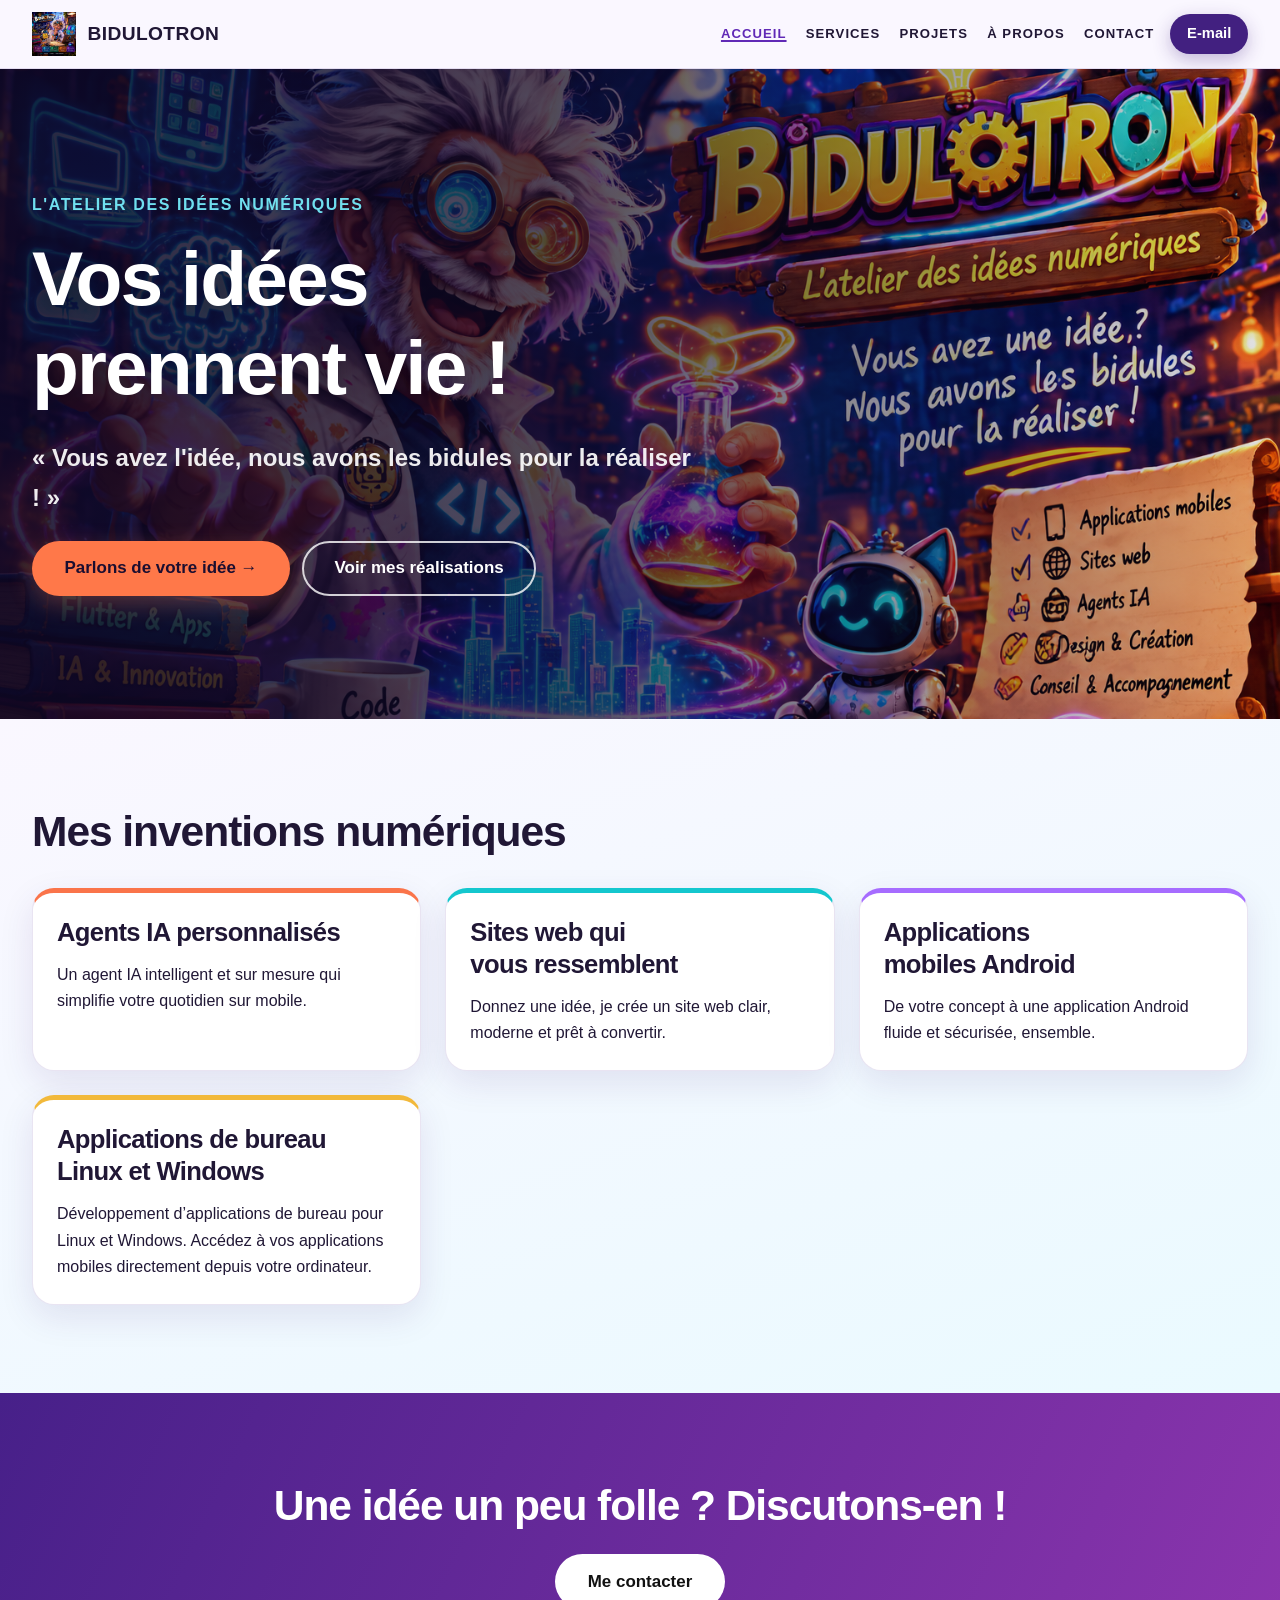
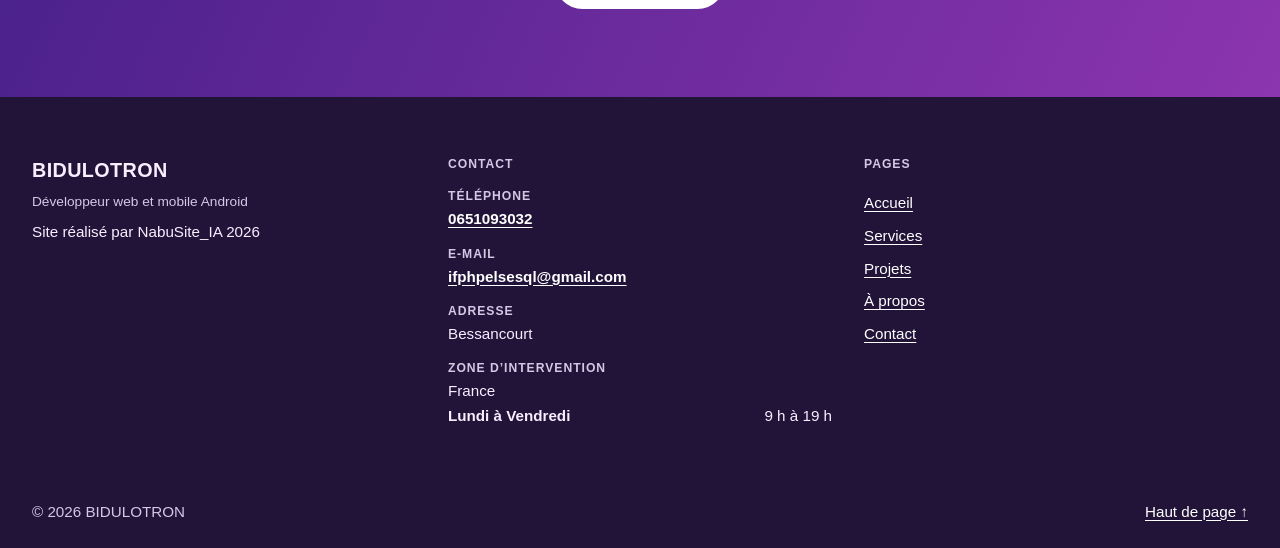
==== index.html @ 5954a3a6 "publication de bidulotron" ====
<!doctype html>
<html lang="fr">
<head><meta charset="utf-8"><meta name="viewport" content="width=device-width, initial-scale=1"><title>Bidulotron — Applications, sites web et agents IA sur mesure</title><meta name="description" content="Création de sites web, applications mobiles et agents IA sur mesure, avec une touche de folie créative."><meta name="theme-color" content="#1A1A1A"><meta property="og:type" content="website"><meta property="og:title" content="Bidulotron — Applications, sites web et agents IA sur mesure"><meta property="og:site_name" content="BIDULOTRON"><meta property="og:description" content="Création de sites web, applications mobiles et agents IA sur mesure, avec une touche de folie créative."><meta property="og:locale" content="fr_FR"><link rel="icon" href="favicon.svg"><link rel="stylesheet" href="css/style.css"><script>document.documentElement.classList.add("js")</script><script src="js/site.js" defer></script><script type="application/ld+json">{"@context":"https://schema.org","@type":"LocalBusiness","name":"BIDULOTRON","description":"Création de sites web et d’applications mobiles Android sur mesure, simples et sécurisés.","telephone":"0651093032","email":"ifphpelsesql@gmail.com","address":{"@type":"PostalAddress","addressLocality":"Bessancourt"},"areaServed":"France"}</script></head>
<body class="has-call"><a class="skip" href="#main">Aller au contenu</a>
<header class="site-header" id="top"><div class="wrap header-in"><a class="brand" href="index.html"><img src="images/9c5cf51c9436.jpg" srcset="images/9c5cf51c9436-960.jpg 960w, images/9c5cf51c9436.jpg 1254w" sizes="(max-width: 960px) 100vw, 960px" alt="Logo Bidulotron" class="brand-logo" width="1254" height="1254" decoding="async"><span class="brand-name">BIDULOTRON</span></a><button class="nav-toggle" type="button" aria-expanded="false" aria-controls="site-nav"><span class="burger" aria-hidden="true"></span><span class="sr">Menu</span></button><nav class="site-nav" id="site-nav" aria-label="Navigation principale"><ul><li><a href="index.html" aria-current="page">Accueil</a></li><li><a href="services.html">Services</a></li><li><a href="projets.html">Projets</a></li><li><a href="a-propos.html">À propos</a></li><li><a href="contact.html">Contact</a></li></ul></nav><a class="btn btn-primary btn-sm header-call" href="mailto:ifphpelsesql@gmail.com">E-mail</a></div></header>
<main id="main"><section id="s-a47f3a23c475" class="sec hero hero-center hero-large hero-cover ta-center"><div class="hero-bg"><img src="images/bidulotron-savant-fou.png" alt="" width="1536" height="1024" decoding="async" fetchpriority="high"></div><div class="wrap"><div class="hero-content"><p class="eyebrow">L&#39;atelier des idées numériques</p><h1 class="hero-title">Vos idées prennent vie !</h1><p class="hero-sub">« Vous avez l&#39;idée, nous avons les bidules pour la réaliser ! »</p><div class="actions"><a class="btn btn-primary btn-lg" href="contact.html">Parlons de votre idée →</a><a class="btn btn-outline btn-lg" href="projets.html">Voir mes réalisations</a></div></div></div></section><section id="s-9a0af25ad3ae" class="sec sec-services reveal"><div class="wrap"><div class="sec-head"><h2>Mes inventions numériques</h2></div><div class="grid cards" style="--cols:3"><article class="card"><div class="card-body"><h3>Agents IA personnalisés</h3><p>Un agent IA intelligent et sur mesure qui simplifie votre quotidien sur mobile.</p></div></article><article class="card"><div class="card-body"><h3>Sites web qui vous ressemblent</h3><p>Donnez une idée, je crée un site web clair, moderne et prêt à convertir.</p></div></article><article class="card"><div class="card-body"><h3>Applications mobiles Android</h3><p>De votre concept à une application Android fluide et sécurisée, ensemble.</p></div></article><article class="card"><div class="card-body"><h3>Applications de bureau Linux et Windows</h3><p>Développement d’applications de bureau pour Linux et Windows. Accédez à vos applications mobiles directement depuis votre ordinateur.</p></div></article></div></div></section><section id="s-7d2aeb9d5e9f" class="sec sec-cta cta reveal bg-primary"><div class="wrap"><div class="cta-in"><h2>Une idée un peu folle ? Discutons-en !</h2><div class="actions"><a class="btn btn-light btn-lg" href="contact.html">Me contacter</a></div></div></div></section></main>
<footer class="site-footer"><div class="wrap footer-grid"><div><p class="footer-brand">BIDULOTRON</p><p class="meta">Développeur web et mobile Android</p><p>Site réalisé par NabuSite_IA 2026</p></div><div><p class="footer-title">Contact</p><ul class="contact-list"><li><span class="ci-label">Téléphone</span><a href="tel:0651093032">0651093032</a></li><li><span class="ci-label">E-mail</span><a href="mailto:ifphpelsesql@gmail.com">ifphpelsesql@gmail.com</a></li><li><span class="ci-label">Adresse</span><span>Bessancourt</span></li><li><span class="ci-label">Zone d’intervention</span><span>France</span></li></ul><dl class="hours"><div><dt>Lundi à Vendredi</dt><dd>9 h à 19 h</dd></div></dl></div><nav aria-label="Plan du site"><p class="footer-title">Pages</p><ul class="footer-nav"><li><a href="index.html" aria-current="page">Accueil</a></li><li><a href="services.html">Services</a></li><li><a href="projets.html">Projets</a></li><li><a href="a-propos.html">À propos</a></li><li><a href="contact.html">Contact</a></li></ul></nav></div><div class="wrap footer-bottom"><p>© 2026 BIDULOTRON</p><a href="#top" class="to-top">Haut de page ↑</a></div></footer>
<a class="call-fab" href="tel:0651093032"><span aria-hidden="true">📞</span> Appeler</a>
</body>
</html>
---- css/style.css ----
:root{--primary:#1A1A1A;--secondary:#C0392B;--accent:#2E86AB;--bg:#F7F5F0;--surface:#EDE9E1;--text:#1A1A1A;--muted:#5E5A55;--on-primary:#FFFFFF;--on-secondary:#FFFFFF;--on-accent:#FFFFFF;--font-head:Avenir,Montserrat,Corbel,'URW Gothic',source-sans-pro,sans-serif;--font-body:Avenir,Montserrat,Corbel,'URW Gothic',source-sans-pro,sans-serif;--fs:14px;--h1:70.9px;--h2:47.3px;--h3:31.5px;--h1-min:43.9px;--h2-min:34.0px;--h-weight:400;--h-transform:uppercase;--h-spacing:.06em;--u:8px;--sec-y:120px;--sec-y-min:66px;--r-sm:2px;--r-md:4px;--r-lg:7px;--r-btn:999px;--shadow:none;--maxw:1280px;--btn-bg:var(--primary);--line:color-mix(in srgb,var(--text) 14%,transparent);--soft:color-mix(in srgb,var(--primary) 10%,var(--bg));color-scheme:light}*,*::before,*::after{box-sizing:border-box}html{-webkit-text-size-adjust:100%;scroll-behavior:smooth;scroll-padding-top:80px}@media(prefers-reduced-motion:reduce){html{scroll-behavior:auto}}body{margin:0;background:var(--bg);color:var(--text);font-family:var(--font-body);font-size:var(--fs);line-height:1.65;-webkit-font-smoothing:antialiased;overflow-wrap:break-word}img,svg,video{max-width:100%;height:auto;display:block}a{color:var(--primary);text-underline-offset:.18em}a:hover{text-decoration-thickness:2px}:focus-visible{outline:3px solid var(--accent);outline-offset:3px;border-radius:4px}h1,h2,h3,h4{font-family:var(--font-head);font-weight:var(--h-weight);line-height:1.15;margin:0 0 .5em;text-transform:var(--h-transform);letter-spacing:var(--h-spacing);text-wrap:balance}h1{font-size:clamp(var(--h1-min),3.2vw + 1rem,var(--h1))}h2{font-size:clamp(var(--h2-min),2.2vw + .9rem,var(--h2))}h3{font-size:var(--h3);line-height:1.25}h4{font-size:1.1em}p{margin:0 0 1em}ul,ol{padding-left:1.2em}.sr,.skip:not(:focus){position:absolute!important;width:1px;height:1px;overflow:hidden;clip:rect(0 0 0 0);white-space:nowrap}.skip:focus{position:fixed;top:8px;left:8px;z-index:100;background:var(--bg);padding:8px 14px;border-radius:var(--r-sm)}.wrap{width:100%;max-width:var(--maxw);margin-inline:auto;padding-inline:clamp(16px,4vw,32px)}.sec{padding-block:clamp(var(--sec-y-min),7vw,var(--sec-y))}.sec-head{max-width:760px;margin-bottom:calc(var(--u)*4)}.ta-center .sec-head,.sec-head.center{margin-inline:auto;text-align:center}.lead{font-size:1.12em;color:var(--muted)}.meta{color:var(--muted);font-size:.9em;margin-bottom:.4em}.prose{max-width:72ch}.ta-center .prose{margin-inline:auto}.prose>:last-child{margin-bottom:0}mark.todo{background:#FFE58F;color:#3B2F00;padding:.05em .35em;border-radius:4px;font-size:.9em;font-weight:600;font-family:var(--font-body);text-transform:none;letter-spacing:0;box-decoration-break:clone;-webkit-box-decoration-break:clone}h1 mark.todo,h2 mark.todo,h3 mark.todo{font-size:max(.55em,15px)}.empty{color:var(--muted)}.ta-center{text-align:center}.ta-left{text-align:left}.ta-right{text-align:right}.pad-none{padding-block:0}.pad-xs{padding-block:calc(var(--u)*1)}.pad-sm{padding-block:calc(var(--u)*3)}.pad-lg{padding-block:calc(var(--sec-y)*1.3)}.pad-xl{padding-block:calc(var(--sec-y)*1.7)}.w-narrow>.wrap{max-width:760px}.w-wide>.wrap{max-width:1400px}.w-full>.wrap{max-width:none}.btn{display:inline-flex;align-items:center;justify-content:center;gap:.5em;min-height:48px;padding:.75em 1.5em;border-radius:var(--r-btn);font-weight:700;font-family:var(--font-body);line-height:1.2;text-decoration:none;text-align:center;border:2px solid transparent;cursor:pointer;transition:transform .15s ease,box-shadow .2s ease,background .2s ease,color .2s ease;font-size:1em;max-width:100%}.btn:hover{transform:translateY(-1px);text-decoration:none}.btn-primary{background:var(--btn-bg);color:var(--on-primary);box-shadow:0 6px 18px color-mix(in srgb,var(--primary) 30%,transparent)}.btn-secondary{background:var(--secondary);color:var(--on-secondary)}.btn-outline{background:transparent;border-color:currentColor;color:var(--primary)}.btn-ghost{background:transparent;color:inherit}.btn-light{background:#fff;color:#111}.btn-sm{min-height:40px;padding:.5em 1em;font-size:.92em}.btn-lg{min-height:54px;padding:.9em 1.8em;font-size:1.06em}.btn-xl{min-height:64px;padding:1.05em 2.2em;font-size:1.2em}.actions{display:flex;flex-wrap:wrap;gap:calc(var(--u)*1.5);margin-top:calc(var(--u)*3)}.ta-center .actions,.hero-center .actions,.cta .actions{justify-content:center}.row{display:flex;flex-wrap:wrap;gap:calc(var(--u)*2);justify-content:var(--justify,flex-start);align-items:var(--items,center)}.row.nowrap{flex-wrap:nowrap;overflow-x:auto}.col{display:flex;flex-direction:column;gap:calc(var(--u)*2);align-items:var(--items,stretch)}.grid{display:grid;gap:calc(var(--u)*3);grid-template-columns:repeat(auto-fit,minmax(min(100%,240px),1fr))}@media(min-width:900px){.grid{grid-template-columns:repeat(var(--cols,3),minmax(0,1fr))}}.gap-none{gap:0}.gap-xs{gap:calc(var(--u)*.5)}.gap-sm{gap:var(--u)}.gap-lg{gap:calc(var(--u)*5)}.gap-xl{gap:calc(var(--u)*8)}.stack{display:grid}.stack>*{grid-area:1/1}.stack>:not(:first-child){align-self:center;justify-self:center;position:relative;z-index:1}.box{padding:calc(var(--u)*3);border-radius:var(--r-md)}.subsection{margin-block:calc(var(--u)*4)}.spacer{height:calc(var(--u)*4)}.sp-none{height:0}.sp-xs{height:var(--u)}.sp-sm{height:calc(var(--u)*2)}.sp-lg{height:calc(var(--u)*8)}.sp-xl{height:calc(var(--u)*14)}.divider{border:0;border-top:1px solid var(--line);margin-block:calc(var(--u)*4)}.fs-sm{font-size:.9em}.fs-lg{font-size:1.25em}.fs-xl{font-size:1.6em}.btn-wrap{display:inline-flex}.card{border-radius:var(--r-md);overflow:hidden;display:flex;flex-direction:column;min-width:0}.card-body{padding:calc(var(--u)*3);display:flex;flex-direction:column;flex:1}.card-body>:last-child{margin-bottom:0}.card-body .actions{margin-top:auto;padding-top:calc(var(--u)*2)}.card-img{width:100%;aspect-ratio:4/3;object-fit:cover;background:var(--soft)}.card-icon{font-size:1.8em;line-height:1;margin-bottom:.4em}.price{font-size:1.5em;font-weight:800;color:var(--primary);margin:.2em 0 .6em}.hero{position:relative;display:flex;align-items:center;overflow:hidden;background:linear-gradient(135deg,color-mix(in srgb,var(--primary) 16%,var(--bg)),color-mix(in srgb,var(--secondary) 14%,var(--bg)))}.hero{padding-block:clamp(56px,10vw,120px)}@media(min-width:700px){.hero-small{min-height:clamp(240px,36vh,360px)}.hero-medium{min-height:clamp(320px,52vh,520px)}.hero-large{min-height:clamp(380px,70vh,720px)}}.hero-full{min-height:100vh;min-height:100svh}.hero .wrap{position:relative;z-index:1}.hero-content{max-width:780px}.hero-center .hero-content{margin-inline:auto;text-align:center}.hero-title{margin-bottom:.35em}.hero-sub{font-size:clamp(1.05em,1vw + .8em,1.3em);color:var(--muted)}.eyebrow{text-transform:uppercase;letter-spacing:.14em;font-size:.82em;font-weight:700;color:var(--primary)}.hero-cover{color:#fff;background:#111}.hero-cover .hero-sub,.hero-cover .eyebrow{color:#fff;opacity:.92}.hero-bg{position:absolute;inset:0}.hero-bg img{width:100%;height:100%;object-fit:cover}.hero-bg::after{content:"";position:absolute;inset:0;background:linear-gradient(180deg,rgba(0,0,0,.35),rgba(0,0,0,.6))}.hero-split{display:grid;gap:calc(var(--u)*4);align-items:center}@media(min-width:900px){.hero-split{grid-template-columns:1.1fr .9fr}}.hero-media img{border-radius:var(--r-lg);box-shadow:var(--shadow);width:100%;aspect-ratio:4/3;object-fit:cover}.media{display:grid;gap:calc(var(--u)*4);align-items:center}@media(min-width:900px){.media{grid-template-columns:1fr 1fr}.media-right .media-img{order:2}}.media-img img{border-radius:var(--r-lg);width:100%;object-fit:cover}.figure{margin:0}.figure img{border-radius:var(--r-md);margin-inline:auto}figcaption{color:var(--muted);font-size:.9em;margin-top:.6em}.gallery{gap:calc(var(--u)*1.5)}.gallery figure{margin:0}.gallery img{width:100%;aspect-ratio:1;object-fit:cover;border-radius:var(--r-sm);transition:transform .3s ease}.gallery a:hover img{transform:scale(1.02)}.ba-list{display:grid;gap:calc(var(--u)*4);grid-template-columns:repeat(auto-fit,minmax(min(100%,420px),1fr))}.ba-item{margin:0}.ba{position:relative;overflow:hidden;border-radius:var(--r-md);aspect-ratio:4/3;background:var(--soft);touch-action:pan-y}.ba img{position:absolute;inset:0;width:100%;height:100%;object-fit:cover}.ba-before{position:absolute;inset:0;clip-path:inset(0 calc(100% - var(--pos)) 0 0)}.ba::after{content:"";position:absolute;top:0;bottom:0;left:var(--pos);width:3px;margin-left:-1.5px;background:#fff;box-shadow:0 0 8px rgba(0,0,0,.4);pointer-events:none}.ba-range{position:absolute;inset:0;width:100%;height:100%;opacity:0;cursor:ew-resize;margin:0}.ba-range:focus-visible{opacity:.01}.ba:focus-within{outline:3px solid var(--accent);outline-offset:3px}.ba-tag{position:absolute;top:10px;padding:2px 10px;border-radius:999px;background:rgba(0,0,0,.6);color:#fff;font-size:.8em;font-weight:700;pointer-events:none}.ba-tag-before{left:10px}.ba-tag-after{right:10px}.plan-hl{outline:3px solid var(--primary);outline-offset:-3px}.checks{list-style:none;padding:0;margin:0 0 1em}.checks li{padding-left:1.6em;position:relative;margin:.4em 0}.checks li::before{content:"✓";position:absolute;left:0;color:var(--primary);font-weight:800}.quote blockquote{margin:0 0 1em;font-size:1.05em}.quote blockquote p::before{content:"« "}.quote blockquote p::after{content:" »"}.faq{max-width:820px;display:grid;gap:var(--u)}.ta-center .faq{margin-inline:auto;text-align:left}.faq details{border:1px solid var(--line);border-radius:var(--r-sm);padding:0 calc(var(--u)*2);background:var(--surface)}.faq summary{cursor:pointer;font-weight:700;padding:calc(var(--u)*2) 0;list-style-position:outside}.faq-a{padding-bottom:calc(var(--u)*2)}.member{text-align:center}.avatar{width:120px;height:120px;border-radius:50%;object-fit:cover;margin:0 auto calc(var(--u)*2)}.avatar-initials{display:flex;align-items:center;justify-content:center;background:var(--soft);color:var(--primary);font-size:2.2em;font-weight:800}.timeline{list-style:none;padding:0 0 0 calc(var(--u)*3);margin:0;border-left:3px solid var(--soft);max-width:820px}.timeline li{position:relative;padding-bottom:calc(var(--u)*4)}.timeline li::before{content:"";position:absolute;left:calc(var(--u)*-3 - 9px);top:.35em;width:15px;height:15px;border-radius:50%;background:var(--primary)}.tl-date{color:var(--primary);font-weight:700;margin-bottom:.2em}.stats{display:grid;gap:calc(var(--u)*3);grid-template-columns:repeat(auto-fit,minmax(min(100%,160px),1fr));margin:0;text-align:center}.stat{display:flex;flex-direction:column-reverse}.stat dd{margin:0;font-size:2.4em;font-weight:800;color:var(--primary);font-family:var(--font-head);line-height:1.1}.stat dt{color:var(--muted)}.partners{list-style:none;padding:0;margin:0;display:flex;flex-wrap:wrap;gap:calc(var(--u)*4);align-items:center;justify-content:center}.partners img{max-height:64px;width:auto;filter:grayscale(1);opacity:.8}.cta-in{text-align:center;max-width:760px;margin-inline:auto}.cta h2{margin-bottom:.3em}.contact-grid{display:grid;gap:calc(var(--u)*4)}@media(min-width:900px){.contact-grid{grid-template-columns:1.4fr 1fr}}.contact-list{list-style:none;padding:0;margin:0;display:grid;gap:calc(var(--u)*1.5)}.contact-list li{display:flex;flex-direction:column}.ci-label{font-size:.8em;text-transform:uppercase;letter-spacing:.08em;color:var(--muted);font-weight:700}.contact-list a{font-size:1.15em;font-weight:700;overflow-wrap:anywhere}.hours{margin:0;display:grid;gap:.4em}.hours div{display:flex;justify-content:space-between;gap:1em;border-bottom:1px dashed var(--line);padding-bottom:.3em}.hours dt{font-weight:600}.hours dd{margin:0;text-align:right}.contact-form{margin-top:calc(var(--u)*4);max-width:640px}.contact-form label{display:flex;flex-direction:column;gap:.3em;font-weight:600;margin-bottom:calc(var(--u)*2)}.contact-form input,.contact-form textarea{font:inherit;padding:.75em;border-radius:var(--r-sm);border:1px solid var(--line);background:var(--bg);color:var(--text)}.map-address{font-size:1.15em;font-weight:600}.socials{list-style:none;padding:0;margin:0;display:flex;flex-wrap:wrap;gap:var(--u)}.socials a{display:inline-flex;padding:.45em .9em;border:1px solid var(--line);border-radius:999px;text-decoration:none;font-weight:600}.site-header{z-index:50}.header-in{display:flex;align-items:center;gap:calc(var(--u)*2);min-height:68px;flex-wrap:wrap;position:relative}.brand{display:inline-flex;align-items:center;gap:.6em;text-decoration:none;color:var(--text);font-family:var(--font-head);font-weight:var(--h-weight);font-size:1.2em;margin-right:auto;min-width:0}.brand-name{overflow:hidden;text-overflow:ellipsis}.brand-logo{height:44px;width:auto}.site-nav ul{list-style:none;margin:0;padding:0;display:flex;flex-wrap:wrap;gap:.2em 1.2em}.site-nav a{color:var(--text);text-decoration:none;font-weight:600;padding:.5em 0;display:inline-block}.site-nav a[aria-current="page"],.site-nav a:hover{color:var(--primary);text-decoration:underline;text-decoration-thickness:2px}.nav-toggle{display:none;align-items:center;justify-content:center;width:48px;height:48px;border:1px solid var(--line);background:transparent;color:var(--text);border-radius:var(--r-sm);cursor:pointer}.burger,.burger::before,.burger::after{display:block;width:22px;height:2px;background:currentColor;border-radius:2px;position:relative;transition:transform .2s}.burger::before,.burger::after{content:"";position:absolute;left:0}.burger::before{top:-7px}.burger::after{top:7px}.nav-toggle[aria-expanded="true"] .burger{background:transparent}.nav-toggle[aria-expanded="true"] .burger::before{transform:translateY(7px) rotate(45deg)}.nav-toggle[aria-expanded="true"] .burger::after{transform:translateY(-7px) rotate(-45deg)}.call-fab{display:none;position:fixed;left:16px;right:16px;bottom:12px;z-index:60;justify-content:center;align-items:center;gap:.5em;min-height:54px;border-radius:999px;background:var(--btn-bg);color:var(--on-primary);font-weight:800;font-size:1.1em;text-decoration:none;box-shadow:0 10px 30px rgba(0,0,0,.25)}@media(max-width:899px){.js .nav-toggle{display:inline-flex}.site-nav{width:100%}.js .site-nav{display:none;padding-bottom:var(--u)}.js .site-nav.open{display:block}.js .site-nav ul{flex-direction:column;gap:0}.js .site-nav a{display:block;padding:.8em 0;border-top:1px solid var(--line)}.header-call{display:none}.call-fab{display:inline-flex}body.has-call{padding-bottom:76px}}.page-head{padding-block:clamp(40px,7vw,88px) clamp(16px,3vw,32px);background:linear-gradient(135deg,color-mix(in srgb,var(--primary) 12%,var(--bg)),var(--bg))}.page-head h1{margin:0}.site-footer{background:var(--surface);border-top:1px solid var(--line);padding-top:calc(var(--u)*7);margin-top:0;font-size:.95em}.footer-grid{display:grid;gap:calc(var(--u)*4);grid-template-columns:repeat(auto-fit,minmax(min(100%,210px),1fr))}.footer-brand{font-family:var(--font-head);font-weight:var(--h-weight);font-size:1.3em;margin-bottom:.2em}.footer-title{font-weight:800;text-transform:uppercase;letter-spacing:.08em;font-size:.8em;color:var(--muted)}.footer-nav{list-style:none;padding:0;margin:0}.footer-nav a{color:var(--text);display:inline-block;padding:.25em 0}.site-footer .contact-list a{font-size:1em}.footer-bottom{display:flex;flex-wrap:wrap;justify-content:space-between;gap:var(--u);border-top:1px solid var(--line);margin-top:calc(var(--u)*5);padding-block:calc(var(--u)*3);color:var(--muted)}.footer-bottom p{margin:0}.logo-img{max-height:160px;width:auto;margin-inline:auto}.logo-text{font-family:var(--font-head);font-size:2em;font-weight:var(--h-weight)}@media print{.site-header,.call-fab,.nav-toggle{display:none}}.card{background:var(--surface);border:1px solid color-mix(in srgb,var(--text) 6%,transparent);box-shadow:var(--shadow)}.site-header{position:sticky;top:0}.site-header{background:var(--bg)}.site-nav a{text-transform:uppercase;letter-spacing:.08em;font-size:.82em}.js .reveal{opacity:0;transform:none;transition:opacity .7s ease,transform .7s cubic-bezier(.2,.7,.2,1)}.js .reveal.in{opacity:1;transform:none}@media(prefers-reduced-motion:reduce){.js .reveal{opacity:1;transform:none;transition:none}}.bg-surface{background:var(--surface)}.bg-background{background:var(--bg)}.bg-primary{background:var(--primary);color:var(--on-primary)}.bg-secondary{background:var(--secondary);color:var(--on-secondary)}.bg-accent{background:var(--accent);color:var(--on-accent)}.bg-dark{background:#111;color:#f5f5f5}.bg-light{background:#fff;color:#111}.bg-primary a:not(.btn),.bg-secondary a:not(.btn),.bg-accent a:not(.btn),.bg-dark a:not(.btn),.bg-custom a:not(.btn){color:inherit}:is(.bg-primary,.bg-secondary,.bg-accent,.bg-dark,.bg-custom) :is(.lead,.meta,.hero-sub,.eyebrow,.price){color:inherit;opacity:.88}:is(.bg-primary,.bg-secondary,.bg-accent,.bg-dark,.bg-custom) .btn-outline{color:inherit}.bg-primary .btn-primary{background:var(--on-primary);color:var(--primary);box-shadow:0 6px 18px rgba(0,0,0,.18)}
/* Bidulotron V2 : couche de personnalisation, à reporter dans NabuSite IA */
:root{--primary:#422080;--secondary:#ff7849;--accent:#00c8dc;--bg:#faf7ff;--surface:#fff;--text:#201735;--muted:#514766;--on-primary:#fff;--h-weight:800;--h-transform:none;--h-spacing:-.025em;--r-sm:10px;--r-md:22px;--r-lg:28px;--shadow:0 12px 35px rgba(56,22,110,.1);--fs:16px;--sec-y:88px;--sec-y-min:52px}
.site-header{background:rgba(250,247,255,.95);backdrop-filter:blur(18px);border-bottom:1px solid rgba(76,38,138,.12)}
.brand-name,.footer-brand{font-weight:900;letter-spacing:.02em}
.site-nav a[aria-current="page"],.site-nav a:hover{color:#6029b6}
.hero-cover{min-height:650px;isolation:isolate}
.hero-bg img{object-position:center 38%}
.hero-bg::after{background:linear-gradient(90deg,rgba(14,8,38,.88) 0%,rgba(14,8,38,.72) 44%,rgba(14,8,38,.1) 100%)}
.hero-center .hero-content{margin-left:0;text-align:left;max-width:670px}
.hero .eyebrow{color:#78f1ff;font-size:1em;letter-spacing:.1em}
.hero .hero-title{font-size:clamp(2.7rem,6vw,5.4rem);color:#fff;text-shadow:0 4px 22px rgba(0,0,0,.3)}
.hero .hero-sub{color:#fff;font-size:clamp(1.1rem,2vw,1.5rem);font-weight:600}
.hero .actions{justify-content:flex-start}
.hero .btn-primary{background:#ff7849;color:#1b0e30;box-shadow:0 8px 24px rgba(255,120,73,.3)}
.hero .btn-outline{color:#fff;border-color:rgba(255,255,255,.8)}
.card{transition:transform .25s ease,box-shadow .25s ease;border:1px solid rgba(78,34,147,.12)}
.card:hover{transform:translateY(-5px);box-shadow:0 20px 40px rgba(62,27,123,.18)}
.card h3{font-size:clamp(1.25rem,2vw,1.75rem)}
.sec-services{background:linear-gradient(160deg,#faf7ff,#eafaff)}
.sec-services .card:nth-child(4n+1){border-top:5px solid #fa744a}
.sec-services .card:nth-child(4n+2){border-top:5px solid #14c7ce}
.sec-services .card:nth-child(4n+3){border-top:5px solid #a66cff}
.sec-services .card:nth-child(4n+4){border-top:5px solid #f2b93b}
.cta{background:linear-gradient(115deg,#472089,#8c35ae)}
.site-footer{background:#211438;color:#f7efff}.site-footer a{color:#fff}.site-footer .meta,.site-footer .footer-title,.site-footer .footer-bottom,.site-footer .ci-label{color:#d4c8e5}
@media(max-width:699px){.hero-cover{min-height:580px}.hero-bg img{object-position:62% center}.hero-bg::after{background:linear-gradient(0deg,rgba(14,8,38,.9),rgba(14,8,38,.45))}.hero-center .hero-content{text-align:center;margin-inline:auto}.hero .actions{justify-content:center}.hero .hero-title{font-size:clamp(2.4rem,9vw,4rem)}.hero .btn{width:100%}.brand-logo{max-width:48px;object-fit:cover}}
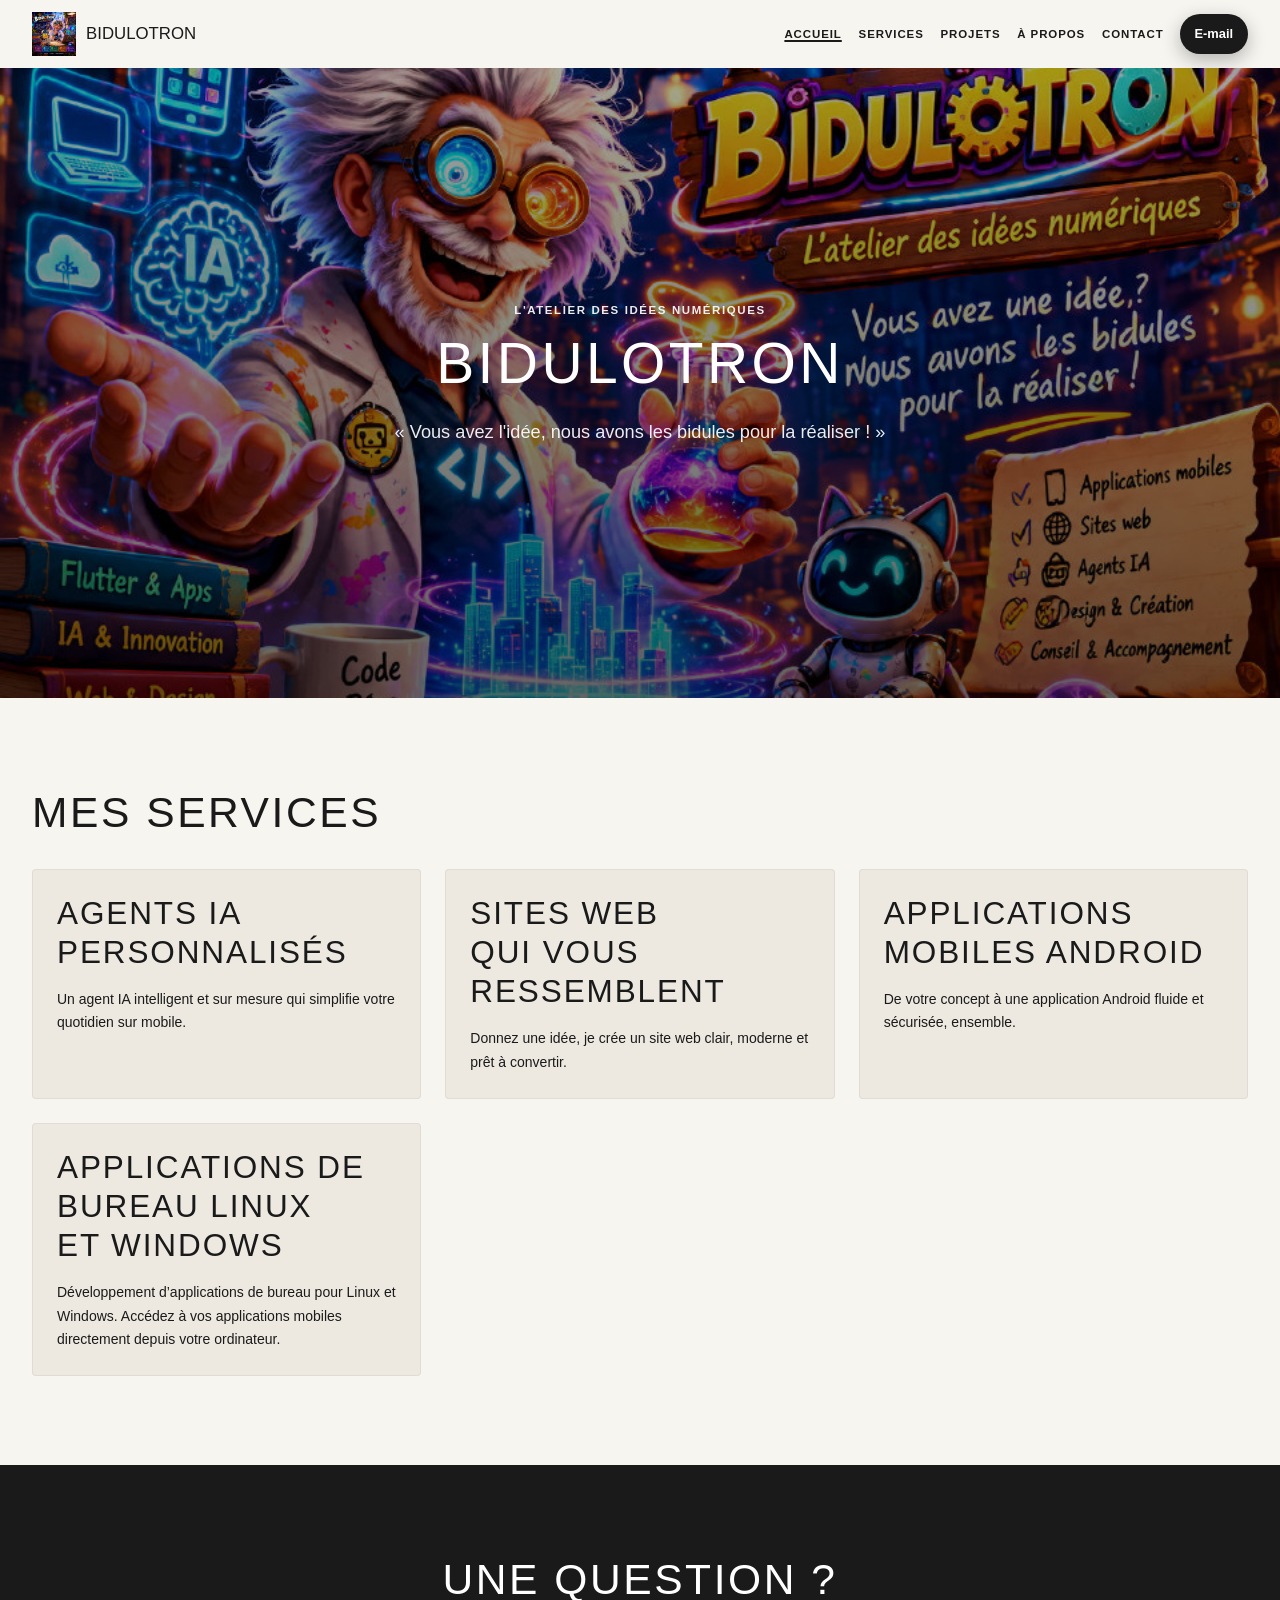
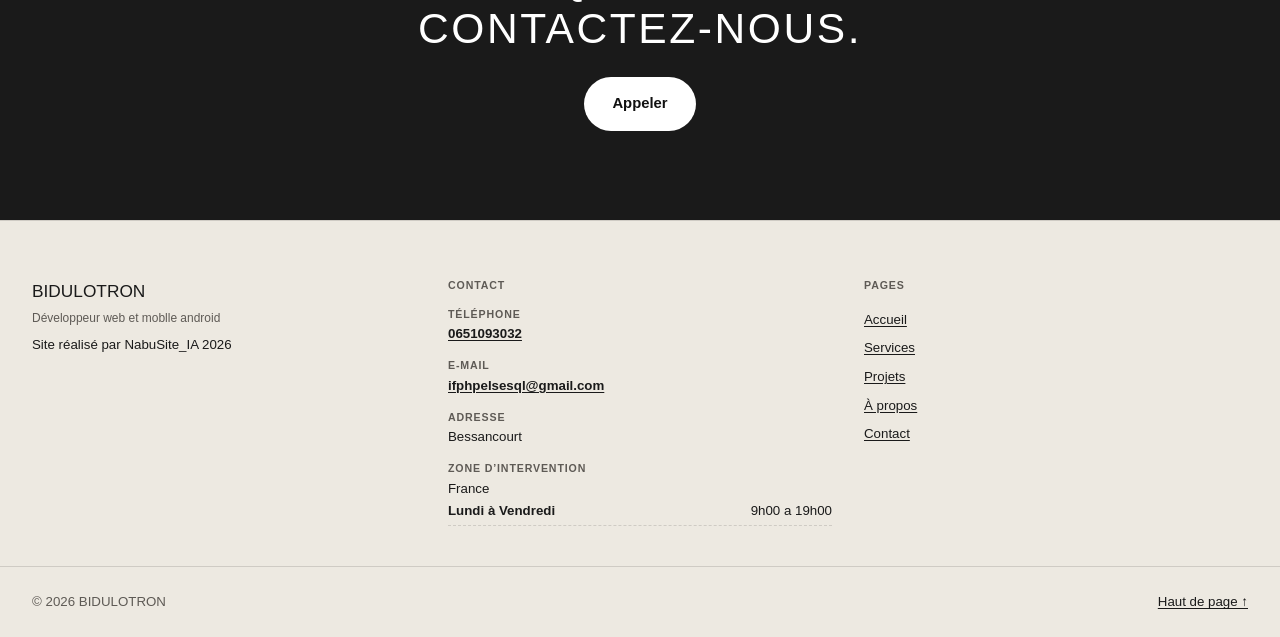
==== commit 36a49a56: "NabuSite AI — publication du 12/10/2026 21:58" ====
--- a/index.html
+++ b/index.html
@@ -1,10 +1,10 @@
 <!doctype html>
 <html lang="fr">
-<head><meta charset="utf-8"><meta name="viewport" content="width=device-width, initial-scale=1"><title>Bidulotron — Applications, sites web et agents IA sur mesure</title><meta name="description" content="Création de sites web, applications mobiles et agents IA sur mesure, avec une touche de folie créative."><meta name="theme-color" content="#1A1A1A"><meta property="og:type" content="website"><meta property="og:title" content="Bidulotron — Applications, sites web et agents IA sur mesure"><meta property="og:site_name" content="BIDULOTRON"><meta property="og:description" content="Création de sites web, applications mobiles et agents IA sur mesure, avec une touche de folie créative."><meta property="og:locale" content="fr_FR"><link rel="icon" href="favicon.svg"><link rel="stylesheet" href="css/style.css"><script>document.documentElement.classList.add("js")</script><script src="js/site.js" defer></script><script type="application/ld+json">{"@context":"https://schema.org","@type":"LocalBusiness","name":"BIDULOTRON","description":"Création de sites web et d’applications mobiles Android sur mesure, simples et sécurisés.","telephone":"0651093032","email":"ifphpelsesql@gmail.com","address":{"@type":"PostalAddress","addressLocality":"Bessancourt"},"areaServed":"France"}</script></head>
+<head><meta charset="utf-8"><meta name="viewport" content="width=device-width, initial-scale=1"><title>Bidulotron – Développeur web et moblle android</title><meta name="description" content="Développement de site Web et d&#39;applications mobile Android"><meta name="theme-color" content="#1A1A1A"><link rel="canonical" href="https://StephaneG-frep.github.io/Bidulotron/"><meta property="og:type" content="website"><meta property="og:title" content="Bidulotron – Développeur web et moblle android"><meta property="og:site_name" content="BIDULOTRON"><meta property="og:description" content="Développement de site Web et d&#39;applications mobile Android"><meta property="og:url" content="https://StephaneG-frep.github.io/Bidulotron/"><meta property="og:image" content="https://StephaneG-frep.github.io/Bidulotron/images/9c5cf51c9436.jpg"><meta property="og:locale" content="fr_FR"><link rel="icon" href="favicon.svg"><link rel="stylesheet" href="css/style.css"><script>document.documentElement.classList.add("js");setTimeout(function(){if(!window.__nsReady)document.documentElement.classList.remove("js")},3000)</script><script src="js/site.js" defer></script><script type="application/ld+json">{"@context":"https://schema.org","@type":"LocalBusiness","name":"BIDULOTRON","description":"Création de sites web et d’applications mobiles Android sur mesure, simples et sécurisés.","url":"https://StephaneG-frep.github.io/Bidulotron/","telephone":"0651093032","email":"ifphpelsesql@gmail.com","address":{"@type":"PostalAddress","addressLocality":"Bessancourt"},"areaServed":"France"}</script></head>
 <body class="has-call"><a class="skip" href="#main">Aller au contenu</a>
-<header class="site-header" id="top"><div class="wrap header-in"><a class="brand" href="index.html"><img src="images/9c5cf51c9436.jpg" srcset="images/9c5cf51c9436-960.jpg 960w, images/9c5cf51c9436.jpg 1254w" sizes="(max-width: 960px) 100vw, 960px" alt="Logo Bidulotron" class="brand-logo" width="1254" height="1254" decoding="async"><span class="brand-name">BIDULOTRON</span></a><button class="nav-toggle" type="button" aria-expanded="false" aria-controls="site-nav"><span class="burger" aria-hidden="true"></span><span class="sr">Menu</span></button><nav class="site-nav" id="site-nav" aria-label="Navigation principale"><ul><li><a href="index.html" aria-current="page">Accueil</a></li><li><a href="services.html">Services</a></li><li><a href="projets.html">Projets</a></li><li><a href="a-propos.html">À propos</a></li><li><a href="contact.html">Contact</a></li></ul></nav><a class="btn btn-primary btn-sm header-call" href="mailto:ifphpelsesql@gmail.com">E-mail</a></div></header>
-<main id="main"><section id="s-a47f3a23c475" class="sec hero hero-center hero-large hero-cover ta-center"><div class="hero-bg"><img src="images/bidulotron-savant-fou.png" alt="" width="1536" height="1024" decoding="async" fetchpriority="high"></div><div class="wrap"><div class="hero-content"><p class="eyebrow">L&#39;atelier des idées numériques</p><h1 class="hero-title">Vos idées prennent vie !</h1><p class="hero-sub">« Vous avez l&#39;idée, nous avons les bidules pour la réaliser ! »</p><div class="actions"><a class="btn btn-primary btn-lg" href="contact.html">Parlons de votre idée →</a><a class="btn btn-outline btn-lg" href="projets.html">Voir mes réalisations</a></div></div></div></section><section id="s-9a0af25ad3ae" class="sec sec-services reveal"><div class="wrap"><div class="sec-head"><h2>Mes inventions numériques</h2></div><div class="grid cards" style="--cols:3"><article class="card"><div class="card-body"><h3>Agents IA personnalisés</h3><p>Un agent IA intelligent et sur mesure qui simplifie votre quotidien sur mobile.</p></div></article><article class="card"><div class="card-body"><h3>Sites web qui vous ressemblent</h3><p>Donnez une idée, je crée un site web clair, moderne et prêt à convertir.</p></div></article><article class="card"><div class="card-body"><h3>Applications mobiles Android</h3><p>De votre concept à une application Android fluide et sécurisée, ensemble.</p></div></article><article class="card"><div class="card-body"><h3>Applications de bureau Linux et Windows</h3><p>Développement d’applications de bureau pour Linux et Windows. Accédez à vos applications mobiles directement depuis votre ordinateur.</p></div></article></div></div></section><section id="s-7d2aeb9d5e9f" class="sec sec-cta cta reveal bg-primary"><div class="wrap"><div class="cta-in"><h2>Une idée un peu folle ? Discutons-en !</h2><div class="actions"><a class="btn btn-light btn-lg" href="contact.html">Me contacter</a></div></div></div></section></main>
-<footer class="site-footer"><div class="wrap footer-grid"><div><p class="footer-brand">BIDULOTRON</p><p class="meta">Développeur web et mobile Android</p><p>Site réalisé par NabuSite_IA 2026</p></div><div><p class="footer-title">Contact</p><ul class="contact-list"><li><span class="ci-label">Téléphone</span><a href="tel:0651093032">0651093032</a></li><li><span class="ci-label">E-mail</span><a href="mailto:ifphpelsesql@gmail.com">ifphpelsesql@gmail.com</a></li><li><span class="ci-label">Adresse</span><span>Bessancourt</span></li><li><span class="ci-label">Zone d’intervention</span><span>France</span></li></ul><dl class="hours"><div><dt>Lundi à Vendredi</dt><dd>9 h à 19 h</dd></div></dl></div><nav aria-label="Plan du site"><p class="footer-title">Pages</p><ul class="footer-nav"><li><a href="index.html" aria-current="page">Accueil</a></li><li><a href="services.html">Services</a></li><li><a href="projets.html">Projets</a></li><li><a href="a-propos.html">À propos</a></li><li><a href="contact.html">Contact</a></li></ul></nav></div><div class="wrap footer-bottom"><p>© 2026 BIDULOTRON</p><a href="#top" class="to-top">Haut de page ↑</a></div></footer>
+<header class="site-header" id="top"><div class="wrap header-in"><a class="brand" href="./"><img src="images/9c5cf51c9436.jpg" srcset="images/9c5cf51c9436-960.jpg 960w, images/9c5cf51c9436.jpg 1254w" sizes="(max-width: 960px) 100vw, 960px" alt="" class="brand-logo" width="1254" height="1254" decoding="async"><span class="brand-name">BIDULOTRON</span></a><button class="nav-toggle" type="button" aria-expanded="false" aria-controls="site-nav"><span class="burger" aria-hidden="true"></span><span class="sr">Menu</span></button><nav class="site-nav" id="site-nav" aria-label="Navigation principale"><ul><li><a href="./" aria-current="page">Accueil</a></li><li><a href="services/">Services</a></li><li><a href="projets/">Projets</a></li><li><a href="a-propos/">À propos</a></li><li><a href="contact/">Contact</a></li></ul></nav><a class="btn btn-primary btn-sm header-call" href="mailto:ifphpelsesql@gmail.com">E-mail</a></div></header>
+<main id="main"><section id="s-a47f3a23c475" class="sec hero hero-center hero-large hero-cover ta-center"><div class="hero-bg"><img src="images/66f6d4e9c3f2.jpg" srcset="images/66f6d4e9c3f2-960.jpg 960w, images/66f6d4e9c3f2.jpg 1536w" sizes="(max-width: 960px) 100vw, 960px" alt="" width="1536" height="1024" decoding="async"></div><div class="wrap"><div class="hero-content"><p class="eyebrow">L&#39;atelier des idées numériques</p><h1 class="hero-title">BIDULOTRON</h1><p class="hero-sub">« Vous avez l&#39;idée, nous avons les bidules pour la réaliser ! »</p></div></div></section><section id="s-9a0af25ad3ae" class="sec sec-services reveal"><div class="wrap"><div class="sec-head"><h2>Mes services</h2></div><div class="grid cards" style="--cols:3"><article class="card"><div class="card-body"><h3>Agents IA personnalisés</h3><p>Un agent IA intelligent et sur mesure qui simplifie votre quotidien sur mobile.</p></div></article><article class="card"><div class="card-body"><h3>Sites web qui vous ressemblent</h3><p>Donnez une idée, je crée un site web clair, moderne et prêt à convertir.</p></div></article><article class="card"><div class="card-body"><h3>Applications mobiles Android</h3><p>De votre concept à une application Android fluide et sécurisée, ensemble.</p></div></article><article class="card"><div class="card-body"><h3>Applications de bureau Linux et Windows</h3><p>Développement d’applications de bureau pour Linux et Windows. Accédez à vos applications mobiles directement depuis votre ordinateur.</p></div></article></div></div></section><section id="s-7d2aeb9d5e9f" class="sec sec-cta cta reveal bg-primary"><div class="wrap"><div class="cta-in"><h2>Une question ? Contactez-nous.</h2><div class="actions"><a class="btn btn-light btn-lg" href="tel:0651093032">Appeler</a></div></div></div></section></main>
+<footer class="site-footer"><div class="wrap footer-grid"><div><p class="footer-brand">BIDULOTRON</p><p class="meta">Développeur web et moblle android</p><p>Site réalisé par NabuSite_IA 2026</p></div><div><p class="footer-title">Contact</p><ul class="contact-list"><li><span class="ci-label">Téléphone</span><a href="tel:0651093032">0651093032</a></li><li><span class="ci-label">E-mail</span><a href="mailto:ifphpelsesql@gmail.com">ifphpelsesql@gmail.com</a></li><li><span class="ci-label">Adresse</span><span>Bessancourt</span></li><li><span class="ci-label">Zone d’intervention</span><span>France</span></li></ul><dl class="hours"><div><dt>Lundi à Vendredi</dt><dd>9h00 a 19h00</dd></div></dl></div><nav aria-label="Plan du site"><p class="footer-title">Pages</p><ul class="footer-nav"><li><a href="./" aria-current="page">Accueil</a></li><li><a href="services/">Services</a></li><li><a href="projets/">Projets</a></li><li><a href="a-propos/">À propos</a></li><li><a href="contact/">Contact</a></li></ul></nav></div><div class="wrap footer-bottom"><p>© 2026 BIDULOTRON</p><a href="#top" class="to-top">Haut de page ↑</a></div></footer>
 <a class="call-fab" href="tel:0651093032"><span aria-hidden="true">📞</span> Appeler</a>
 </body>
 </html>
--- a/css/style.css
+++ b/css/style.css
@@ -1,27 +1 @@
-:root{--primary:#1A1A1A;--secondary:#C0392B;--accent:#2E86AB;--bg:#F7F5F0;--surface:#EDE9E1;--text:#1A1A1A;--muted:#5E5A55;--on-primary:#FFFFFF;--on-secondary:#FFFFFF;--on-accent:#FFFFFF;--font-head:Avenir,Montserrat,Corbel,'URW Gothic',source-sans-pro,sans-serif;--font-body:Avenir,Montserrat,Corbel,'URW Gothic',source-sans-pro,sans-serif;--fs:14px;--h1:70.9px;--h2:47.3px;--h3:31.5px;--h1-min:43.9px;--h2-min:34.0px;--h-weight:400;--h-transform:uppercase;--h-spacing:.06em;--u:8px;--sec-y:120px;--sec-y-min:66px;--r-sm:2px;--r-md:4px;--r-lg:7px;--r-btn:999px;--shadow:none;--maxw:1280px;--btn-bg:var(--primary);--line:color-mix(in srgb,var(--text) 14%,transparent);--soft:color-mix(in srgb,var(--primary) 10%,var(--bg));color-scheme:light}*,*::before,*::after{box-sizing:border-box}html{-webkit-text-size-adjust:100%;scroll-behavior:smooth;scroll-padding-top:80px}@media(prefers-reduced-motion:reduce){html{scroll-behavior:auto}}body{margin:0;background:var(--bg);color:var(--text);font-family:var(--font-body);font-size:var(--fs);line-height:1.65;-webkit-font-smoothing:antialiased;overflow-wrap:break-word}img,svg,video{max-width:100%;height:auto;display:block}a{color:var(--primary);text-underline-offset:.18em}a:hover{text-decoration-thickness:2px}:focus-visible{outline:3px solid var(--accent);outline-offset:3px;border-radius:4px}h1,h2,h3,h4{font-family:var(--font-head);font-weight:var(--h-weight);line-height:1.15;margin:0 0 .5em;text-transform:var(--h-transform);letter-spacing:var(--h-spacing);text-wrap:balance}h1{font-size:clamp(var(--h1-min),3.2vw + 1rem,var(--h1))}h2{font-size:clamp(var(--h2-min),2.2vw + .9rem,var(--h2))}h3{font-size:var(--h3);line-height:1.25}h4{font-size:1.1em}p{margin:0 0 1em}ul,ol{padding-left:1.2em}.sr,.skip:not(:focus){position:absolute!important;width:1px;height:1px;overflow:hidden;clip:rect(0 0 0 0);white-space:nowrap}.skip:focus{position:fixed;top:8px;left:8px;z-index:100;background:var(--bg);padding:8px 14px;border-radius:var(--r-sm)}.wrap{width:100%;max-width:var(--maxw);margin-inline:auto;padding-inline:clamp(16px,4vw,32px)}.sec{padding-block:clamp(var(--sec-y-min),7vw,var(--sec-y))}.sec-head{max-width:760px;margin-bottom:calc(var(--u)*4)}.ta-center .sec-head,.sec-head.center{margin-inline:auto;text-align:center}.lead{font-size:1.12em;color:var(--muted)}.meta{color:var(--muted);font-size:.9em;margin-bottom:.4em}.prose{max-width:72ch}.ta-center .prose{margin-inline:auto}.prose>:last-child{margin-bottom:0}mark.todo{background:#FFE58F;color:#3B2F00;padding:.05em .35em;border-radius:4px;font-size:.9em;font-weight:600;font-family:var(--font-body);text-transform:none;letter-spacing:0;box-decoration-break:clone;-webkit-box-decoration-break:clone}h1 mark.todo,h2 mark.todo,h3 mark.todo{font-size:max(.55em,15px)}.empty{color:var(--muted)}.ta-center{text-align:center}.ta-left{text-align:left}.ta-right{text-align:right}.pad-none{padding-block:0}.pad-xs{padding-block:calc(var(--u)*1)}.pad-sm{padding-block:calc(var(--u)*3)}.pad-lg{padding-block:calc(var(--sec-y)*1.3)}.pad-xl{padding-block:calc(var(--sec-y)*1.7)}.w-narrow>.wrap{max-width:760px}.w-wide>.wrap{max-width:1400px}.w-full>.wrap{max-width:none}.btn{display:inline-flex;align-items:center;justify-content:center;gap:.5em;min-height:48px;padding:.75em 1.5em;border-radius:var(--r-btn);font-weight:700;font-family:var(--font-body);line-height:1.2;text-decoration:none;text-align:center;border:2px solid transparent;cursor:pointer;transition:transform .15s ease,box-shadow .2s ease,background .2s ease,color .2s ease;font-size:1em;max-width:100%}.btn:hover{transform:translateY(-1px);text-decoration:none}.btn-primary{background:var(--btn-bg);color:var(--on-primary);box-shadow:0 6px 18px color-mix(in srgb,var(--primary) 30%,transparent)}.btn-secondary{background:var(--secondary);color:var(--on-secondary)}.btn-outline{background:transparent;border-color:currentColor;color:var(--primary)}.btn-ghost{background:transparent;color:inherit}.btn-light{background:#fff;color:#111}.btn-sm{min-height:40px;padding:.5em 1em;font-size:.92em}.btn-lg{min-height:54px;padding:.9em 1.8em;font-size:1.06em}.btn-xl{min-height:64px;padding:1.05em 2.2em;font-size:1.2em}.actions{display:flex;flex-wrap:wrap;gap:calc(var(--u)*1.5);margin-top:calc(var(--u)*3)}.ta-center .actions,.hero-center .actions,.cta .actions{justify-content:center}.row{display:flex;flex-wrap:wrap;gap:calc(var(--u)*2);justify-content:var(--justify,flex-start);align-items:var(--items,center)}.row.nowrap{flex-wrap:nowrap;overflow-x:auto}.col{display:flex;flex-direction:column;gap:calc(var(--u)*2);align-items:var(--items,stretch)}.grid{display:grid;gap:calc(var(--u)*3);grid-template-columns:repeat(auto-fit,minmax(min(100%,240px),1fr))}@media(min-width:900px){.grid{grid-template-columns:repeat(var(--cols,3),minmax(0,1fr))}}.gap-none{gap:0}.gap-xs{gap:calc(var(--u)*.5)}.gap-sm{gap:var(--u)}.gap-lg{gap:calc(var(--u)*5)}.gap-xl{gap:calc(var(--u)*8)}.stack{display:grid}.stack>*{grid-area:1/1}.stack>:not(:first-child){align-self:center;justify-self:center;position:relative;z-index:1}.box{padding:calc(var(--u)*3);border-radius:var(--r-md)}.subsection{margin-block:calc(var(--u)*4)}.spacer{height:calc(var(--u)*4)}.sp-none{height:0}.sp-xs{height:var(--u)}.sp-sm{height:calc(var(--u)*2)}.sp-lg{height:calc(var(--u)*8)}.sp-xl{height:calc(var(--u)*14)}.divider{border:0;border-top:1px solid var(--line);margin-block:calc(var(--u)*4)}.fs-sm{font-size:.9em}.fs-lg{font-size:1.25em}.fs-xl{font-size:1.6em}.btn-wrap{display:inline-flex}.card{border-radius:var(--r-md);overflow:hidden;display:flex;flex-direction:column;min-width:0}.card-body{padding:calc(var(--u)*3);display:flex;flex-direction:column;flex:1}.card-body>:last-child{margin-bottom:0}.card-body .actions{margin-top:auto;padding-top:calc(var(--u)*2)}.card-img{width:100%;aspect-ratio:4/3;object-fit:cover;background:var(--soft)}.card-icon{font-size:1.8em;line-height:1;margin-bottom:.4em}.price{font-size:1.5em;font-weight:800;color:var(--primary);margin:.2em 0 .6em}.hero{position:relative;display:flex;align-items:center;overflow:hidden;background:linear-gradient(135deg,color-mix(in srgb,var(--primary) 16%,var(--bg)),color-mix(in srgb,var(--secondary) 14%,var(--bg)))}.hero{padding-block:clamp(56px,10vw,120px)}@media(min-width:700px){.hero-small{min-height:clamp(240px,36vh,360px)}.hero-medium{min-height:clamp(320px,52vh,520px)}.hero-large{min-height:clamp(380px,70vh,720px)}}.hero-full{min-height:100vh;min-height:100svh}.hero .wrap{position:relative;z-index:1}.hero-content{max-width:780px}.hero-center .hero-content{margin-inline:auto;text-align:center}.hero-title{margin-bottom:.35em}.hero-sub{font-size:clamp(1.05em,1vw + .8em,1.3em);color:var(--muted)}.eyebrow{text-transform:uppercase;letter-spacing:.14em;font-size:.82em;font-weight:700;color:var(--primary)}.hero-cover{color:#fff;background:#111}.hero-cover .hero-sub,.hero-cover .eyebrow{color:#fff;opacity:.92}.hero-bg{position:absolute;inset:0}.hero-bg img{width:100%;height:100%;object-fit:cover}.hero-bg::after{content:"";position:absolute;inset:0;background:linear-gradient(180deg,rgba(0,0,0,.35),rgba(0,0,0,.6))}.hero-split{display:grid;gap:calc(var(--u)*4);align-items:center}@media(min-width:900px){.hero-split{grid-template-columns:1.1fr .9fr}}.hero-media img{border-radius:var(--r-lg);box-shadow:var(--shadow);width:100%;aspect-ratio:4/3;object-fit:cover}.media{display:grid;gap:calc(var(--u)*4);align-items:center}@media(min-width:900px){.media{grid-template-columns:1fr 1fr}.media-right .media-img{order:2}}.media-img img{border-radius:var(--r-lg);width:100%;object-fit:cover}.figure{margin:0}.figure img{border-radius:var(--r-md);margin-inline:auto}figcaption{color:var(--muted);font-size:.9em;margin-top:.6em}.gallery{gap:calc(var(--u)*1.5)}.gallery figure{margin:0}.gallery img{width:100%;aspect-ratio:1;object-fit:cover;border-radius:var(--r-sm);transition:transform .3s ease}.gallery a:hover img{transform:scale(1.02)}.ba-list{display:grid;gap:calc(var(--u)*4);grid-template-columns:repeat(auto-fit,minmax(min(100%,420px),1fr))}.ba-item{margin:0}.ba{position:relative;overflow:hidden;border-radius:var(--r-md);aspect-ratio:4/3;background:var(--soft);touch-action:pan-y}.ba img{position:absolute;inset:0;width:100%;height:100%;object-fit:cover}.ba-before{position:absolute;inset:0;clip-path:inset(0 calc(100% - var(--pos)) 0 0)}.ba::after{content:"";position:absolute;top:0;bottom:0;left:var(--pos);width:3px;margin-left:-1.5px;background:#fff;box-shadow:0 0 8px rgba(0,0,0,.4);pointer-events:none}.ba-range{position:absolute;inset:0;width:100%;height:100%;opacity:0;cursor:ew-resize;margin:0}.ba-range:focus-visible{opacity:.01}.ba:focus-within{outline:3px solid var(--accent);outline-offset:3px}.ba-tag{position:absolute;top:10px;padding:2px 10px;border-radius:999px;background:rgba(0,0,0,.6);color:#fff;font-size:.8em;font-weight:700;pointer-events:none}.ba-tag-before{left:10px}.ba-tag-after{right:10px}.plan-hl{outline:3px solid var(--primary);outline-offset:-3px}.checks{list-style:none;padding:0;margin:0 0 1em}.checks li{padding-left:1.6em;position:relative;margin:.4em 0}.checks li::before{content:"✓";position:absolute;left:0;color:var(--primary);font-weight:800}.quote blockquote{margin:0 0 1em;font-size:1.05em}.quote blockquote p::before{content:"« "}.quote blockquote p::after{content:" »"}.faq{max-width:820px;display:grid;gap:var(--u)}.ta-center .faq{margin-inline:auto;text-align:left}.faq details{border:1px solid var(--line);border-radius:var(--r-sm);padding:0 calc(var(--u)*2);background:var(--surface)}.faq summary{cursor:pointer;font-weight:700;padding:calc(var(--u)*2) 0;list-style-position:outside}.faq-a{padding-bottom:calc(var(--u)*2)}.member{text-align:center}.avatar{width:120px;height:120px;border-radius:50%;object-fit:cover;margin:0 auto calc(var(--u)*2)}.avatar-initials{display:flex;align-items:center;justify-content:center;background:var(--soft);color:var(--primary);font-size:2.2em;font-weight:800}.timeline{list-style:none;padding:0 0 0 calc(var(--u)*3);margin:0;border-left:3px solid var(--soft);max-width:820px}.timeline li{position:relative;padding-bottom:calc(var(--u)*4)}.timeline li::before{content:"";position:absolute;left:calc(var(--u)*-3 - 9px);top:.35em;width:15px;height:15px;border-radius:50%;background:var(--primary)}.tl-date{color:var(--primary);font-weight:700;margin-bottom:.2em}.stats{display:grid;gap:calc(var(--u)*3);grid-template-columns:repeat(auto-fit,minmax(min(100%,160px),1fr));margin:0;text-align:center}.stat{display:flex;flex-direction:column-reverse}.stat dd{margin:0;font-size:2.4em;font-weight:800;color:var(--primary);font-family:var(--font-head);line-height:1.1}.stat dt{color:var(--muted)}.partners{list-style:none;padding:0;margin:0;display:flex;flex-wrap:wrap;gap:calc(var(--u)*4);align-items:center;justify-content:center}.partners img{max-height:64px;width:auto;filter:grayscale(1);opacity:.8}.cta-in{text-align:center;max-width:760px;margin-inline:auto}.cta h2{margin-bottom:.3em}.contact-grid{display:grid;gap:calc(var(--u)*4)}@media(min-width:900px){.contact-grid{grid-template-columns:1.4fr 1fr}}.contact-list{list-style:none;padding:0;margin:0;display:grid;gap:calc(var(--u)*1.5)}.contact-list li{display:flex;flex-direction:column}.ci-label{font-size:.8em;text-transform:uppercase;letter-spacing:.08em;color:var(--muted);font-weight:700}.contact-list a{font-size:1.15em;font-weight:700;overflow-wrap:anywhere}.hours{margin:0;display:grid;gap:.4em}.hours div{display:flex;justify-content:space-between;gap:1em;border-bottom:1px dashed var(--line);padding-bottom:.3em}.hours dt{font-weight:600}.hours dd{margin:0;text-align:right}.contact-form{margin-top:calc(var(--u)*4);max-width:640px}.contact-form label{display:flex;flex-direction:column;gap:.3em;font-weight:600;margin-bottom:calc(var(--u)*2)}.contact-form input,.contact-form textarea{font:inherit;padding:.75em;border-radius:var(--r-sm);border:1px solid var(--line);background:var(--bg);color:var(--text)}.map-address{font-size:1.15em;font-weight:600}.socials{list-style:none;padding:0;margin:0;display:flex;flex-wrap:wrap;gap:var(--u)}.socials a{display:inline-flex;padding:.45em .9em;border:1px solid var(--line);border-radius:999px;text-decoration:none;font-weight:600}.site-header{z-index:50}.header-in{display:flex;align-items:center;gap:calc(var(--u)*2);min-height:68px;flex-wrap:wrap;position:relative}.brand{display:inline-flex;align-items:center;gap:.6em;text-decoration:none;color:var(--text);font-family:var(--font-head);font-weight:var(--h-weight);font-size:1.2em;margin-right:auto;min-width:0}.brand-name{overflow:hidden;text-overflow:ellipsis}.brand-logo{height:44px;width:auto}.site-nav ul{list-style:none;margin:0;padding:0;display:flex;flex-wrap:wrap;gap:.2em 1.2em}.site-nav a{color:var(--text);text-decoration:none;font-weight:600;padding:.5em 0;display:inline-block}.site-nav a[aria-current="page"],.site-nav a:hover{color:var(--primary);text-decoration:underline;text-decoration-thickness:2px}.nav-toggle{display:none;align-items:center;justify-content:center;width:48px;height:48px;border:1px solid var(--line);background:transparent;color:var(--text);border-radius:var(--r-sm);cursor:pointer}.burger,.burger::before,.burger::after{display:block;width:22px;height:2px;background:currentColor;border-radius:2px;position:relative;transition:transform .2s}.burger::before,.burger::after{content:"";position:absolute;left:0}.burger::before{top:-7px}.burger::after{top:7px}.nav-toggle[aria-expanded="true"] .burger{background:transparent}.nav-toggle[aria-expanded="true"] .burger::before{transform:translateY(7px) rotate(45deg)}.nav-toggle[aria-expanded="true"] .burger::after{transform:translateY(-7px) rotate(-45deg)}.call-fab{display:none;position:fixed;left:16px;right:16px;bottom:12px;z-index:60;justify-content:center;align-items:center;gap:.5em;min-height:54px;border-radius:999px;background:var(--btn-bg);color:var(--on-primary);font-weight:800;font-size:1.1em;text-decoration:none;box-shadow:0 10px 30px rgba(0,0,0,.25)}@media(max-width:899px){.js .nav-toggle{display:inline-flex}.site-nav{width:100%}.js .site-nav{display:none;padding-bottom:var(--u)}.js .site-nav.open{display:block}.js .site-nav ul{flex-direction:column;gap:0}.js .site-nav a{display:block;padding:.8em 0;border-top:1px solid var(--line)}.header-call{display:none}.call-fab{display:inline-flex}body.has-call{padding-bottom:76px}}.page-head{padding-block:clamp(40px,7vw,88px) clamp(16px,3vw,32px);background:linear-gradient(135deg,color-mix(in srgb,var(--primary) 12%,var(--bg)),var(--bg))}.page-head h1{margin:0}.site-footer{background:var(--surface);border-top:1px solid var(--line);padding-top:calc(var(--u)*7);margin-top:0;font-size:.95em}.footer-grid{display:grid;gap:calc(var(--u)*4);grid-template-columns:repeat(auto-fit,minmax(min(100%,210px),1fr))}.footer-brand{font-family:var(--font-head);font-weight:var(--h-weight);font-size:1.3em;margin-bottom:.2em}.footer-title{font-weight:800;text-transform:uppercase;letter-spacing:.08em;font-size:.8em;color:var(--muted)}.footer-nav{list-style:none;padding:0;margin:0}.footer-nav a{color:var(--text);display:inline-block;padding:.25em 0}.site-footer .contact-list a{font-size:1em}.footer-bottom{display:flex;flex-wrap:wrap;justify-content:space-between;gap:var(--u);border-top:1px solid var(--line);margin-top:calc(var(--u)*5);padding-block:calc(var(--u)*3);color:var(--muted)}.footer-bottom p{margin:0}.logo-img{max-height:160px;width:auto;margin-inline:auto}.logo-text{font-family:var(--font-head);font-size:2em;font-weight:var(--h-weight)}@media print{.site-header,.call-fab,.nav-toggle{display:none}}.card{background:var(--surface);border:1px solid color-mix(in srgb,var(--text) 6%,transparent);box-shadow:var(--shadow)}.site-header{position:sticky;top:0}.site-header{background:var(--bg)}.site-nav a{text-transform:uppercase;letter-spacing:.08em;font-size:.82em}.js .reveal{opacity:0;transform:none;transition:opacity .7s ease,transform .7s cubic-bezier(.2,.7,.2,1)}.js .reveal.in{opacity:1;transform:none}@media(prefers-reduced-motion:reduce){.js .reveal{opacity:1;transform:none;transition:none}}.bg-surface{background:var(--surface)}.bg-background{background:var(--bg)}.bg-primary{background:var(--primary);color:var(--on-primary)}.bg-secondary{background:var(--secondary);color:var(--on-secondary)}.bg-accent{background:var(--accent);color:var(--on-accent)}.bg-dark{background:#111;color:#f5f5f5}.bg-light{background:#fff;color:#111}.bg-primary a:not(.btn),.bg-secondary a:not(.btn),.bg-accent a:not(.btn),.bg-dark a:not(.btn),.bg-custom a:not(.btn){color:inherit}:is(.bg-primary,.bg-secondary,.bg-accent,.bg-dark,.bg-custom) :is(.lead,.meta,.hero-sub,.eyebrow,.price){color:inherit;opacity:.88}:is(.bg-primary,.bg-secondary,.bg-accent,.bg-dark,.bg-custom) .btn-outline{color:inherit}.bg-primary .btn-primary{background:var(--on-primary);color:var(--primary);box-shadow:0 6px 18px rgba(0,0,0,.18)}
-/* Bidulotron V2 : couche de personnalisation, à reporter dans NabuSite IA */
-:root{--primary:#422080;--secondary:#ff7849;--accent:#00c8dc;--bg:#faf7ff;--surface:#fff;--text:#201735;--muted:#514766;--on-primary:#fff;--h-weight:800;--h-transform:none;--h-spacing:-.025em;--r-sm:10px;--r-md:22px;--r-lg:28px;--shadow:0 12px 35px rgba(56,22,110,.1);--fs:16px;--sec-y:88px;--sec-y-min:52px}
-.site-header{background:rgba(250,247,255,.95);backdrop-filter:blur(18px);border-bottom:1px solid rgba(76,38,138,.12)}
-.brand-name,.footer-brand{font-weight:900;letter-spacing:.02em}
-.site-nav a[aria-current="page"],.site-nav a:hover{color:#6029b6}
-.hero-cover{min-height:650px;isolation:isolate}
-.hero-bg img{object-position:center 38%}
-.hero-bg::after{background:linear-gradient(90deg,rgba(14,8,38,.88) 0%,rgba(14,8,38,.72) 44%,rgba(14,8,38,.1) 100%)}
-.hero-center .hero-content{margin-left:0;text-align:left;max-width:670px}
-.hero .eyebrow{color:#78f1ff;font-size:1em;letter-spacing:.1em}
-.hero .hero-title{font-size:clamp(2.7rem,6vw,5.4rem);color:#fff;text-shadow:0 4px 22px rgba(0,0,0,.3)}
-.hero .hero-sub{color:#fff;font-size:clamp(1.1rem,2vw,1.5rem);font-weight:600}
-.hero .actions{justify-content:flex-start}
-.hero .btn-primary{background:#ff7849;color:#1b0e30;box-shadow:0 8px 24px rgba(255,120,73,.3)}
-.hero .btn-outline{color:#fff;border-color:rgba(255,255,255,.8)}
-.card{transition:transform .25s ease,box-shadow .25s ease;border:1px solid rgba(78,34,147,.12)}
-.card:hover{transform:translateY(-5px);box-shadow:0 20px 40px rgba(62,27,123,.18)}
-.card h3{font-size:clamp(1.25rem,2vw,1.75rem)}
-.sec-services{background:linear-gradient(160deg,#faf7ff,#eafaff)}
-.sec-services .card:nth-child(4n+1){border-top:5px solid #fa744a}
-.sec-services .card:nth-child(4n+2){border-top:5px solid #14c7ce}
-.sec-services .card:nth-child(4n+3){border-top:5px solid #a66cff}
-.sec-services .card:nth-child(4n+4){border-top:5px solid #f2b93b}
-.cta{background:linear-gradient(115deg,#472089,#8c35ae)}
-.site-footer{background:#211438;color:#f7efff}.site-footer a{color:#fff}.site-footer .meta,.site-footer .footer-title,.site-footer .footer-bottom,.site-footer .ci-label{color:#d4c8e5}
-@media(max-width:699px){.hero-cover{min-height:580px}.hero-bg img{object-position:62% center}.hero-bg::after{background:linear-gradient(0deg,rgba(14,8,38,.9),rgba(14,8,38,.45))}.hero-center .hero-content{text-align:center;margin-inline:auto}.hero .actions{justify-content:center}.hero .hero-title{font-size:clamp(2.4rem,9vw,4rem)}.hero .btn{width:100%}.brand-logo{max-width:48px;object-fit:cover}}
+:root{--primary:#1A1A1A;--secondary:#C0392B;--accent:#2E86AB;--bg:#F7F5F0;--surface:#EDE9E1;--text:#1A1A1A;--muted:#5E5A55;--on-primary:#FFFFFF;--on-secondary:#FFFFFF;--on-accent:#FFFFFF;--font-head:Avenir,Montserrat,Corbel,'URW Gothic',source-sans-pro,sans-serif;--font-body:Avenir,Montserrat,Corbel,'URW Gothic',source-sans-pro,sans-serif;--fs:14px;--h1:70.9px;--h2:47.3px;--h3:31.5px;--h1-min:43.9px;--h2-min:34.0px;--h-weight:400;--h-transform:uppercase;--h-spacing:.06em;--u:8px;--sec-y:120px;--sec-y-min:66px;--r-sm:2px;--r-md:4px;--r-lg:7px;--r-btn:999px;--shadow:none;--maxw:1280px;--btn-bg:var(--primary);--line:color-mix(in srgb,var(--text) 14%,transparent);--soft:color-mix(in srgb,var(--primary) 10%,var(--bg));color-scheme:light}*,*::before,*::after{box-sizing:border-box}html{-webkit-text-size-adjust:100%;scroll-behavior:smooth;scroll-padding-top:80px}@media(prefers-reduced-motion:reduce){html{scroll-behavior:auto}}body{margin:0;background:var(--bg);color:var(--text);font-family:var(--font-body);font-size:var(--fs);line-height:1.65;-webkit-font-smoothing:antialiased;overflow-wrap:break-word}img,svg,video{max-width:100%;height:auto;display:block}a{color:var(--primary);text-underline-offset:.18em}a:hover{text-decoration-thickness:2px}:focus-visible{outline:3px solid var(--accent);outline-offset:3px;border-radius:4px}h1,h2,h3,h4{font-family:var(--font-head);font-weight:var(--h-weight);line-height:1.15;margin:0 0 .5em;text-transform:var(--h-transform);letter-spacing:var(--h-spacing);text-wrap:balance}h1{font-size:clamp(var(--h1-min),3.2vw + 1rem,var(--h1))}h2{font-size:clamp(var(--h2-min),2.2vw + .9rem,var(--h2))}h3{font-size:var(--h3);line-height:1.25}h4{font-size:1.1em}p{margin:0 0 1em}ul,ol{padding-left:1.2em}.sr,.skip:not(:focus){position:absolute!important;width:1px;height:1px;overflow:hidden;clip:rect(0 0 0 0);white-space:nowrap}.skip:focus{position:fixed;top:8px;left:8px;z-index:100;background:var(--bg);padding:8px 14px;border-radius:var(--r-sm)}.wrap{width:100%;max-width:var(--maxw);margin-inline:auto;padding-inline:clamp(16px,4vw,32px)}.sec{padding-block:clamp(var(--sec-y-min),7vw,var(--sec-y))}.sec-head{max-width:760px;margin-bottom:calc(var(--u)*4)}.ta-center .sec-head,.sec-head.center{margin-inline:auto;text-align:center}.lead{font-size:1.12em;color:var(--muted)}.meta{color:var(--muted);font-size:.9em;margin-bottom:.4em}.prose{max-width:72ch}.ta-center .prose{margin-inline:auto}.prose>:last-child{margin-bottom:0}mark.todo{background:#FFE58F;color:#3B2F00;padding:.05em .35em;border-radius:4px;font-size:.9em;font-weight:600;font-family:var(--font-body);text-transform:none;letter-spacing:0;box-decoration-break:clone;-webkit-box-decoration-break:clone}h1 mark.todo,h2 mark.todo,h3 mark.todo{font-size:max(.55em,15px)}.empty{color:var(--muted)}.ta-center{text-align:center}.ta-left{text-align:left}.ta-right{text-align:right}.pad-none{padding-block:0}.pad-xs{padding-block:calc(var(--u)*1)}.pad-sm{padding-block:calc(var(--u)*3)}.pad-lg{padding-block:calc(var(--sec-y)*1.3)}.pad-xl{padding-block:calc(var(--sec-y)*1.7)}.w-narrow>.wrap{max-width:760px}.w-wide>.wrap{max-width:1400px}.w-full>.wrap{max-width:none}.btn{display:inline-flex;align-items:center;justify-content:center;gap:.5em;min-height:48px;padding:.75em 1.5em;border-radius:var(--r-btn);font-weight:700;font-family:var(--font-body);line-height:1.2;text-decoration:none;text-align:center;border:2px solid transparent;cursor:pointer;transition:transform .15s ease,box-shadow .2s ease,background .2s ease,color .2s ease;font-size:1em;max-width:100%}.btn:hover{transform:translateY(-1px);text-decoration:none}.btn-primary{background:var(--btn-bg);color:var(--on-primary);box-shadow:0 6px 18px color-mix(in srgb,var(--primary) 30%,transparent)}.btn-secondary{background:var(--secondary);color:var(--on-secondary)}.btn-outline{background:transparent;border-color:currentColor;color:var(--primary)}.btn-ghost{background:transparent;color:inherit}.btn-light{background:#fff;color:#111}.btn-sm{min-height:40px;padding:.5em 1em;font-size:.92em}.btn-lg{min-height:54px;padding:.9em 1.8em;font-size:1.06em}.btn-xl{min-height:64px;padding:1.05em 2.2em;font-size:1.2em}.actions{display:flex;flex-wrap:wrap;gap:calc(var(--u)*1.5);margin-top:calc(var(--u)*3)}.ta-center .actions,.hero-center .actions,.cta .actions{justify-content:center}.row{display:flex;flex-wrap:wrap;gap:calc(var(--u)*2);justify-content:var(--justify,flex-start);align-items:var(--items,center)}.row.nowrap{flex-wrap:nowrap;overflow-x:auto}.col{display:flex;flex-direction:column;gap:calc(var(--u)*2);align-items:var(--items,stretch)}.grid{display:grid;gap:calc(var(--u)*3);grid-template-columns:repeat(auto-fit,minmax(min(100%,240px),1fr))}@media(min-width:900px){.grid{grid-template-columns:repeat(var(--cols,3),minmax(0,1fr))}}.gap-none{gap:0}.gap-xs{gap:calc(var(--u)*.5)}.gap-sm{gap:var(--u)}.gap-lg{gap:calc(var(--u)*5)}.gap-xl{gap:calc(var(--u)*8)}.stack{display:grid}.stack>*{grid-area:1/1}.stack>:not(:first-child){align-self:center;justify-self:center;position:relative;z-index:1}.box{padding:calc(var(--u)*3);border-radius:var(--r-md)}.subsection{margin-block:calc(var(--u)*4)}.spacer{height:calc(var(--u)*4)}.sp-none{height:0}.sp-xs{height:var(--u)}.sp-sm{height:calc(var(--u)*2)}.sp-lg{height:calc(var(--u)*8)}.sp-xl{height:calc(var(--u)*14)}.divider{border:0;border-top:1px solid var(--line);margin-block:calc(var(--u)*4)}.fs-sm{font-size:.9em}.fs-lg{font-size:1.25em}.fs-xl{font-size:1.6em}.btn-wrap{display:inline-flex}.card{border-radius:var(--r-md);overflow:hidden;display:flex;flex-direction:column;min-width:0}.card-body{padding:calc(var(--u)*3);display:flex;flex-direction:column;flex:1}.card-body>:last-child{margin-bottom:0}.card-body .actions{margin-top:auto;padding-top:calc(var(--u)*2)}.card-img{width:100%;aspect-ratio:4/3;object-fit:cover;background:var(--soft)}.card-icon{font-size:1.8em;line-height:1;margin-bottom:.4em}.price{font-size:1.5em;font-weight:800;color:var(--primary);margin:.2em 0 .6em}.hero{position:relative;display:flex;align-items:center;overflow:hidden;background:linear-gradient(135deg,color-mix(in srgb,var(--primary) 16%,var(--bg)),color-mix(in srgb,var(--secondary) 14%,var(--bg)))}.hero{padding-block:clamp(56px,10vw,120px)}@media(min-width:700px){.hero-small{min-height:clamp(240px,36vh,360px)}.hero-medium{min-height:clamp(320px,52vh,520px)}.hero-large{min-height:clamp(380px,70vh,720px)}}.hero-full{min-height:100vh;min-height:100svh}.hero .wrap{position:relative;z-index:1}.hero-content{max-width:780px}.hero-center .hero-content{margin-inline:auto;text-align:center}.hero-title{margin-bottom:.35em}.hero-sub{font-size:clamp(1.05em,1vw + .8em,1.3em);color:var(--muted)}.eyebrow{text-transform:uppercase;letter-spacing:.14em;font-size:.82em;font-weight:700;color:var(--primary)}.hero-cover{color:#fff;background:#111}.hero-cover .hero-sub,.hero-cover .eyebrow{color:#fff;opacity:.92}.hero-bg{position:absolute;inset:0}.hero-bg img{width:100%;height:100%;object-fit:cover}.hero-bg::after{content:"";position:absolute;inset:0;background:linear-gradient(180deg,rgba(0,0,0,.35),rgba(0,0,0,.6))}.hero-split{display:grid;gap:calc(var(--u)*4);align-items:center}@media(min-width:900px){.hero-split{grid-template-columns:1.1fr .9fr}}.hero-media img{border-radius:var(--r-lg);box-shadow:var(--shadow);width:100%;aspect-ratio:4/3;object-fit:cover}.media{display:grid;gap:calc(var(--u)*4);align-items:center}@media(min-width:900px){.media{grid-template-columns:1fr 1fr}.media-right .media-img{order:2}}.media-img img{border-radius:var(--r-lg);width:100%;object-fit:cover}.figure{margin:0}.figure img{border-radius:var(--r-md);margin-inline:auto}figcaption{color:var(--muted);font-size:.9em;margin-top:.6em}.gallery{gap:calc(var(--u)*1.5)}.gallery figure{margin:0}.gallery img{width:100%;aspect-ratio:1;object-fit:cover;border-radius:var(--r-sm);transition:transform .3s ease}.gallery a:hover img{transform:scale(1.02)}.ba-list{display:grid;gap:calc(var(--u)*4);grid-template-columns:repeat(auto-fit,minmax(min(100%,420px),1fr))}.ba-item{margin:0}.ba{position:relative;overflow:hidden;border-radius:var(--r-md);aspect-ratio:4/3;background:var(--soft);touch-action:pan-y}.ba img{position:absolute;inset:0;width:100%;height:100%;object-fit:cover}.ba-before{position:absolute;inset:0;clip-path:inset(0 calc(100% - var(--pos)) 0 0)}.ba::after{content:"";position:absolute;top:0;bottom:0;left:var(--pos);width:3px;margin-left:-1.5px;background:#fff;box-shadow:0 0 8px rgba(0,0,0,.4);pointer-events:none}.ba-range{position:absolute;inset:0;width:100%;height:100%;opacity:0;cursor:ew-resize;margin:0}.ba-range:focus-visible{opacity:.01}.ba:focus-within{outline:3px solid var(--accent);outline-offset:3px}.ba-tag{position:absolute;top:10px;padding:2px 10px;border-radius:999px;background:rgba(0,0,0,.6);color:#fff;font-size:.8em;font-weight:700;pointer-events:none}.ba-tag-before{left:10px}.ba-tag-after{right:10px}.plan-hl{outline:3px solid var(--primary);outline-offset:-3px}.checks{list-style:none;padding:0;margin:0 0 1em}.checks li{padding-left:1.6em;position:relative;margin:.4em 0}.checks li::before{content:"✓";position:absolute;left:0;color:var(--primary);font-weight:800}.quote blockquote{margin:0 0 1em;font-size:1.05em}.quote blockquote p::before{content:"« "}.quote blockquote p::after{content:" »"}.faq{max-width:820px;display:grid;gap:var(--u)}.ta-center .faq{margin-inline:auto;text-align:left}.faq details{border:1px solid var(--line);border-radius:var(--r-sm);padding:0 calc(var(--u)*2);background:var(--surface)}.faq summary{cursor:pointer;font-weight:700;padding:calc(var(--u)*2) 0;list-style:none;display:flex;gap:.6em;align-items:baseline}.faq summary::-webkit-details-marker{display:none}.faq summary::before{content:"+";flex:none;width:1em;text-align:center;font-weight:800;color:var(--primary)}.faq details[open] summary::before{content:"−"}.faq-a{padding-bottom:calc(var(--u)*2)}.member{text-align:center}.avatar{width:120px;height:120px;border-radius:50%;object-fit:cover;margin:0 auto calc(var(--u)*2)}.avatar-initials{display:flex;align-items:center;justify-content:center;background:var(--soft);color:var(--primary);font-size:2.2em;font-weight:800}.timeline{list-style:none;padding:0 0 0 calc(var(--u)*3);margin:0;border-left:3px solid var(--soft);max-width:820px}.timeline li{position:relative;padding-bottom:calc(var(--u)*4)}.timeline li::before{content:"";position:absolute;left:calc(var(--u)*-3 - 9px);top:.35em;width:15px;height:15px;border-radius:50%;background:var(--primary)}.tl-date{color:var(--primary);font-weight:700;margin-bottom:.2em}.stats{display:grid;gap:calc(var(--u)*3);grid-template-columns:repeat(auto-fit,minmax(min(100%,160px),1fr));margin:0;text-align:center}.stat{display:flex;flex-direction:column-reverse}.stat dd{margin:0;font-size:2.4em;font-weight:800;color:var(--primary);font-family:var(--font-head);line-height:1.1}.stat dt{color:var(--muted)}.partners{list-style:none;padding:0;margin:0;display:flex;flex-wrap:wrap;gap:calc(var(--u)*4);align-items:center;justify-content:center}.partners img{max-height:64px;width:auto;filter:grayscale(1);opacity:.8}.cta-in{text-align:center;max-width:760px;margin-inline:auto}.cta h2{margin-bottom:.3em}.contact-grid{display:grid;gap:calc(var(--u)*4)}@media(min-width:900px){.contact-grid{grid-template-columns:1.4fr 1fr}}.contact-list{list-style:none;padding:0;margin:0;display:grid;gap:calc(var(--u)*1.5)}.contact-list li{display:flex;flex-direction:column}.ci-label{font-size:.8em;text-transform:uppercase;letter-spacing:.08em;color:var(--muted);font-weight:700}.contact-list a{font-size:1.15em;font-weight:700;overflow-wrap:anywhere}.hours{margin:0;display:grid;gap:.4em}.hours div{display:flex;justify-content:space-between;gap:1em;border-bottom:1px dashed var(--line);padding-bottom:.3em}.hours dt{font-weight:600}.hours dd{margin:0;text-align:right}.contact-form{margin-top:calc(var(--u)*4);max-width:640px}.contact-form label{display:flex;flex-direction:column;gap:.3em;font-weight:600;margin-bottom:calc(var(--u)*2)}.contact-form input,.contact-form textarea{font:inherit;padding:.75em;border-radius:var(--r-sm);border:1px solid var(--line);background:var(--bg);color:var(--text)}.map-address{font-size:1.15em;font-weight:600}.socials{list-style:none;padding:0;margin:0;display:flex;flex-wrap:wrap;gap:var(--u)}.socials a{display:inline-flex;padding:.45em .9em;border:1px solid var(--line);border-radius:999px;text-decoration:none;font-weight:600}.site-header{z-index:50}.header-in{display:flex;align-items:center;gap:calc(var(--u)*2);min-height:68px;flex-wrap:wrap;position:relative}.brand{display:inline-flex;align-items:center;gap:.6em;text-decoration:none;color:var(--text);font-family:var(--font-head);font-weight:var(--h-weight);font-size:1.2em;margin-right:auto;min-width:0}.brand-name{overflow:hidden;text-overflow:ellipsis}.brand-logo{height:44px;width:auto}.site-nav ul{list-style:none;margin:0;padding:0;display:flex;flex-wrap:wrap;gap:.2em 1.2em}.site-nav a{color:var(--text);text-decoration:none;font-weight:600;padding:.5em 0;display:inline-block}.site-nav a[aria-current="page"],.site-nav a:hover{color:var(--primary);text-decoration:underline;text-decoration-thickness:2px}.nav-toggle{display:none;align-items:center;justify-content:center;width:48px;height:48px;border:1px solid var(--line);background:transparent;color:var(--text);border-radius:var(--r-sm);cursor:pointer}.burger,.burger::before,.burger::after{display:block;width:22px;height:2px;background:currentColor;border-radius:2px;position:relative;transition:transform .2s}.burger::before,.burger::after{content:"";position:absolute;left:0}.burger::before{top:-7px}.burger::after{top:7px}.nav-toggle[aria-expanded="true"] .burger{background:transparent}.nav-toggle[aria-expanded="true"] .burger::before{transform:translateY(7px) rotate(45deg)}.nav-toggle[aria-expanded="true"] .burger::after{transform:translateY(-7px) rotate(-45deg)}.call-fab{display:none;position:fixed;left:16px;right:16px;bottom:12px;z-index:60;justify-content:center;align-items:center;gap:.5em;min-height:54px;border-radius:999px;background:var(--btn-bg);color:var(--on-primary);font-weight:800;font-size:1.1em;text-decoration:none;box-shadow:0 10px 30px rgba(0,0,0,.25)}@media(max-width:899px){.js .nav-toggle{display:inline-flex}.site-nav{width:100%}.js .site-nav{display:none;padding-bottom:var(--u)}.js .site-nav.open{display:block}.js .site-nav ul{flex-direction:column;gap:0}.js .site-nav a{display:block;padding:.8em 0;border-top:1px solid var(--line)}.header-call{display:none}.call-fab{display:inline-flex}body.has-call{padding-bottom:76px}}.page-head{padding-block:clamp(40px,7vw,88px) clamp(16px,3vw,32px);background:linear-gradient(135deg,color-mix(in srgb,var(--primary) 12%,var(--bg)),var(--bg))}.page-head h1{margin:0}.site-footer{background:var(--surface);border-top:1px solid var(--line);padding-top:calc(var(--u)*7);margin-top:0;font-size:.95em}.footer-grid{display:grid;gap:calc(var(--u)*4);grid-template-columns:repeat(auto-fit,minmax(min(100%,210px),1fr))}.footer-brand{font-family:var(--font-head);font-weight:var(--h-weight);font-size:1.3em;margin-bottom:.2em}.footer-title{font-weight:800;text-transform:uppercase;letter-spacing:.08em;font-size:.8em;color:var(--muted)}.footer-nav{list-style:none;padding:0;margin:0}.footer-nav a{color:var(--text);display:inline-block;padding:.25em 0}.site-footer .contact-list a{font-size:1em}.footer-bottom{display:flex;flex-wrap:wrap;justify-content:space-between;gap:var(--u);border-top:1px solid var(--line);margin-top:calc(var(--u)*5);padding-block:calc(var(--u)*3);color:var(--muted)}.footer-bottom p{margin:0}.logo-img{max-height:160px;width:auto;margin-inline:auto}.logo-text{font-family:var(--font-head);font-size:2em;font-weight:var(--h-weight)}@media print{.site-header,.call-fab,.nav-toggle{display:none}}.card{background:var(--surface);border:1px solid color-mix(in srgb,var(--text) 6%,transparent);box-shadow:var(--shadow)}.site-header{position:sticky;top:0}.site-header{background:var(--bg)}.site-nav a{text-transform:uppercase;letter-spacing:.08em;font-size:.82em}.js .reveal{opacity:0;transform:none;transition:opacity .7s ease,transform .7s cubic-bezier(.2,.7,.2,1)}.js .reveal.in{opacity:1;transform:none}@media(prefers-reduced-motion:reduce){.js .reveal{opacity:1;transform:none;transition:none}}@media print{.js .reveal{opacity:1;transform:none}}.bg-surface{background:var(--surface)}.bg-background{background:var(--bg)}.bg-primary{background:var(--primary);color:var(--on-primary)}.bg-secondary{background:var(--secondary);color:var(--on-secondary)}.bg-accent{background:var(--accent);color:var(--on-accent)}.bg-dark{background:#111;color:#f5f5f5}.bg-light{background:#fff;color:#111}.bg-primary a:not(.btn),.bg-secondary a:not(.btn),.bg-accent a:not(.btn),.bg-dark a:not(.btn),.bg-custom a:not(.btn){color:inherit}:is(.bg-primary,.bg-secondary,.bg-accent,.bg-dark,.bg-custom) :is(.lead,.meta,.hero-sub,.eyebrow,.price){color:inherit;opacity:.88}:is(.bg-primary,.bg-secondary,.bg-accent,.bg-dark,.bg-custom) .btn-outline{color:inherit}.bg-primary .btn-primary{background:var(--on-primary);color:var(--primary);box-shadow:0 6px 18px rgba(0,0,0,.18)}
